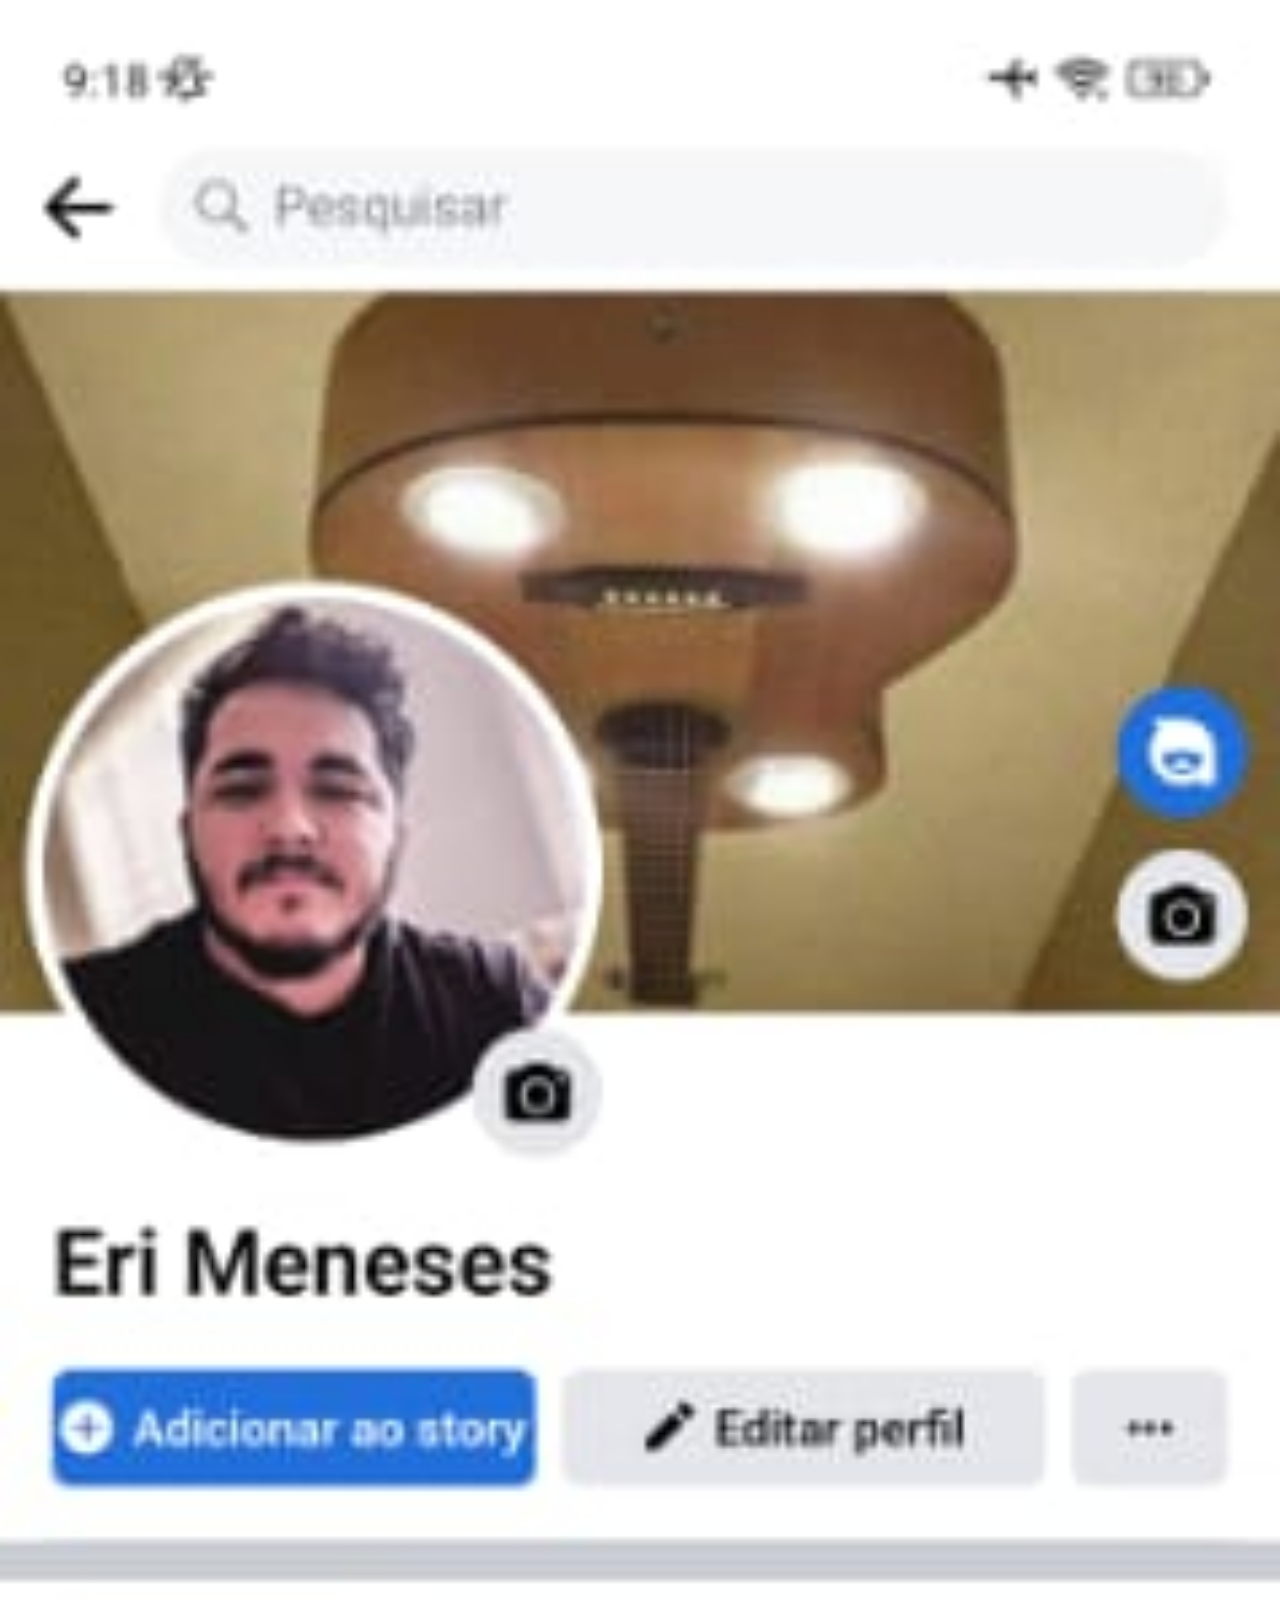
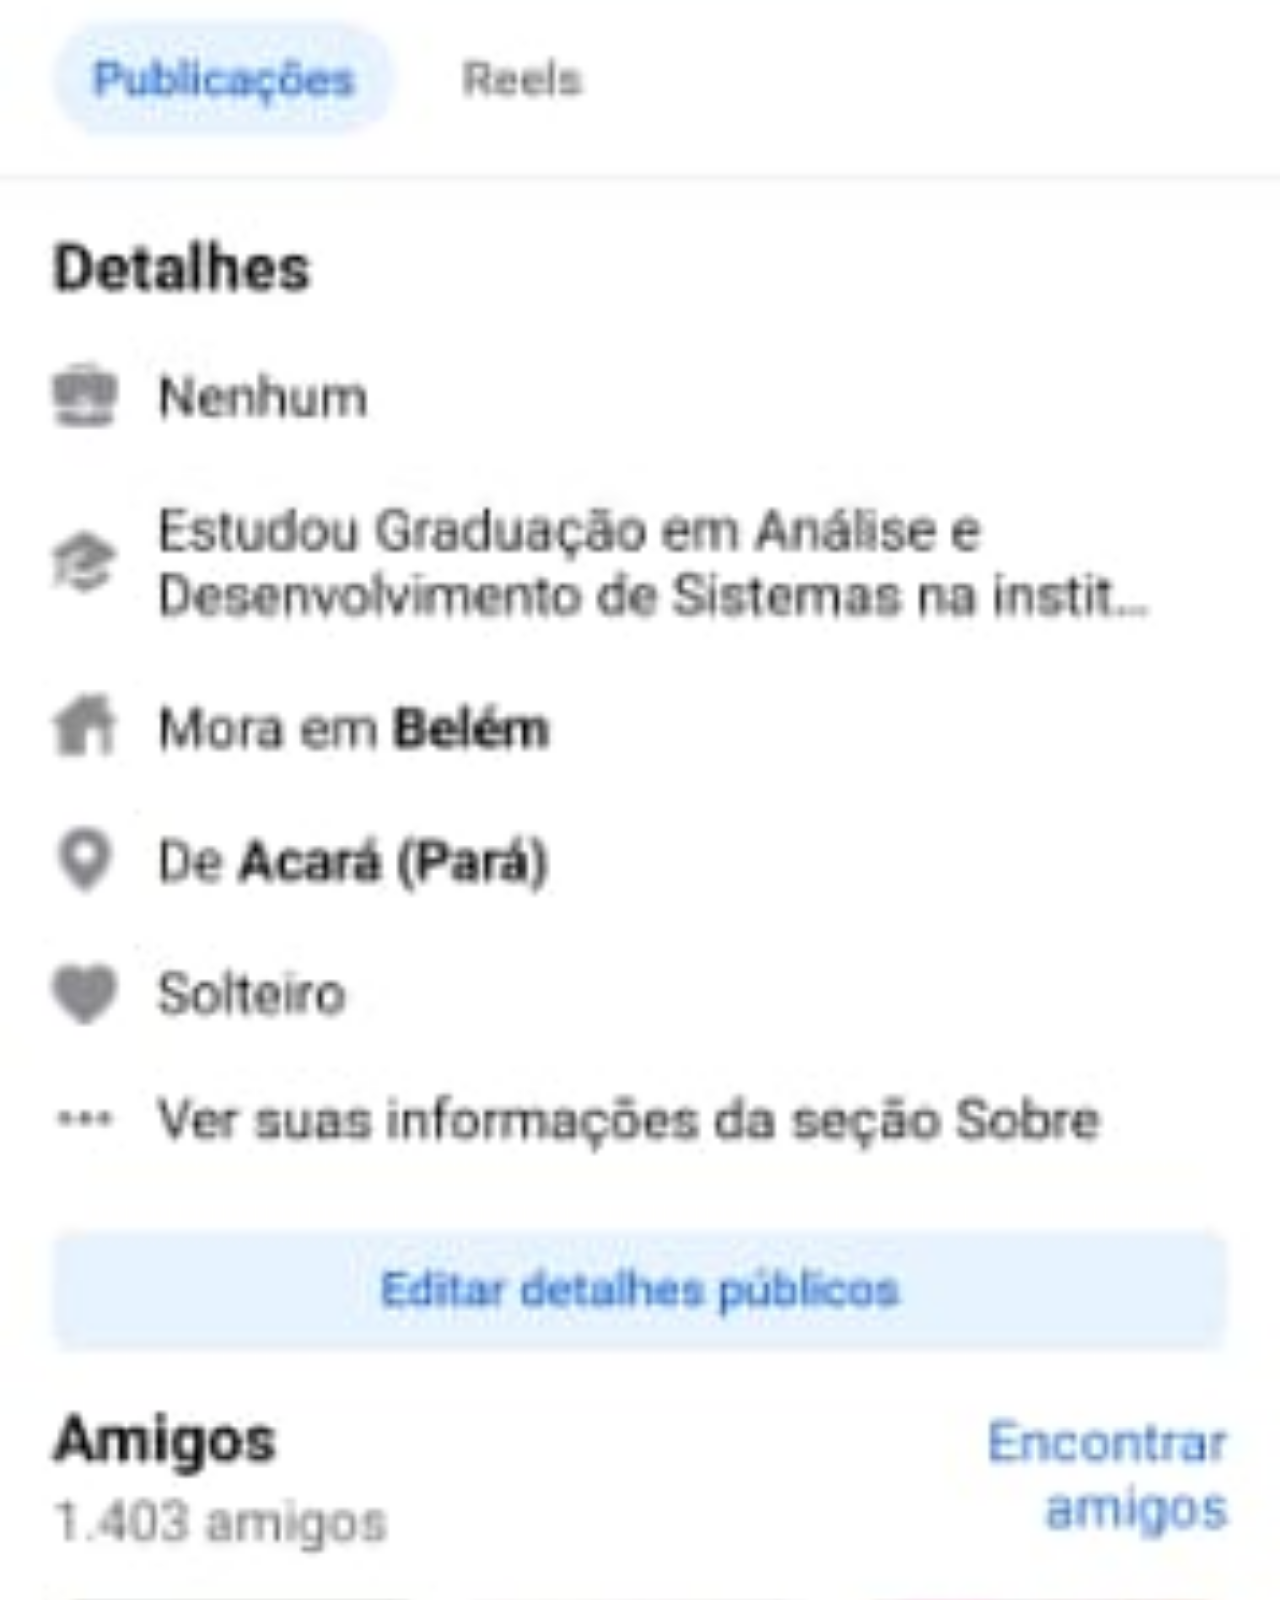
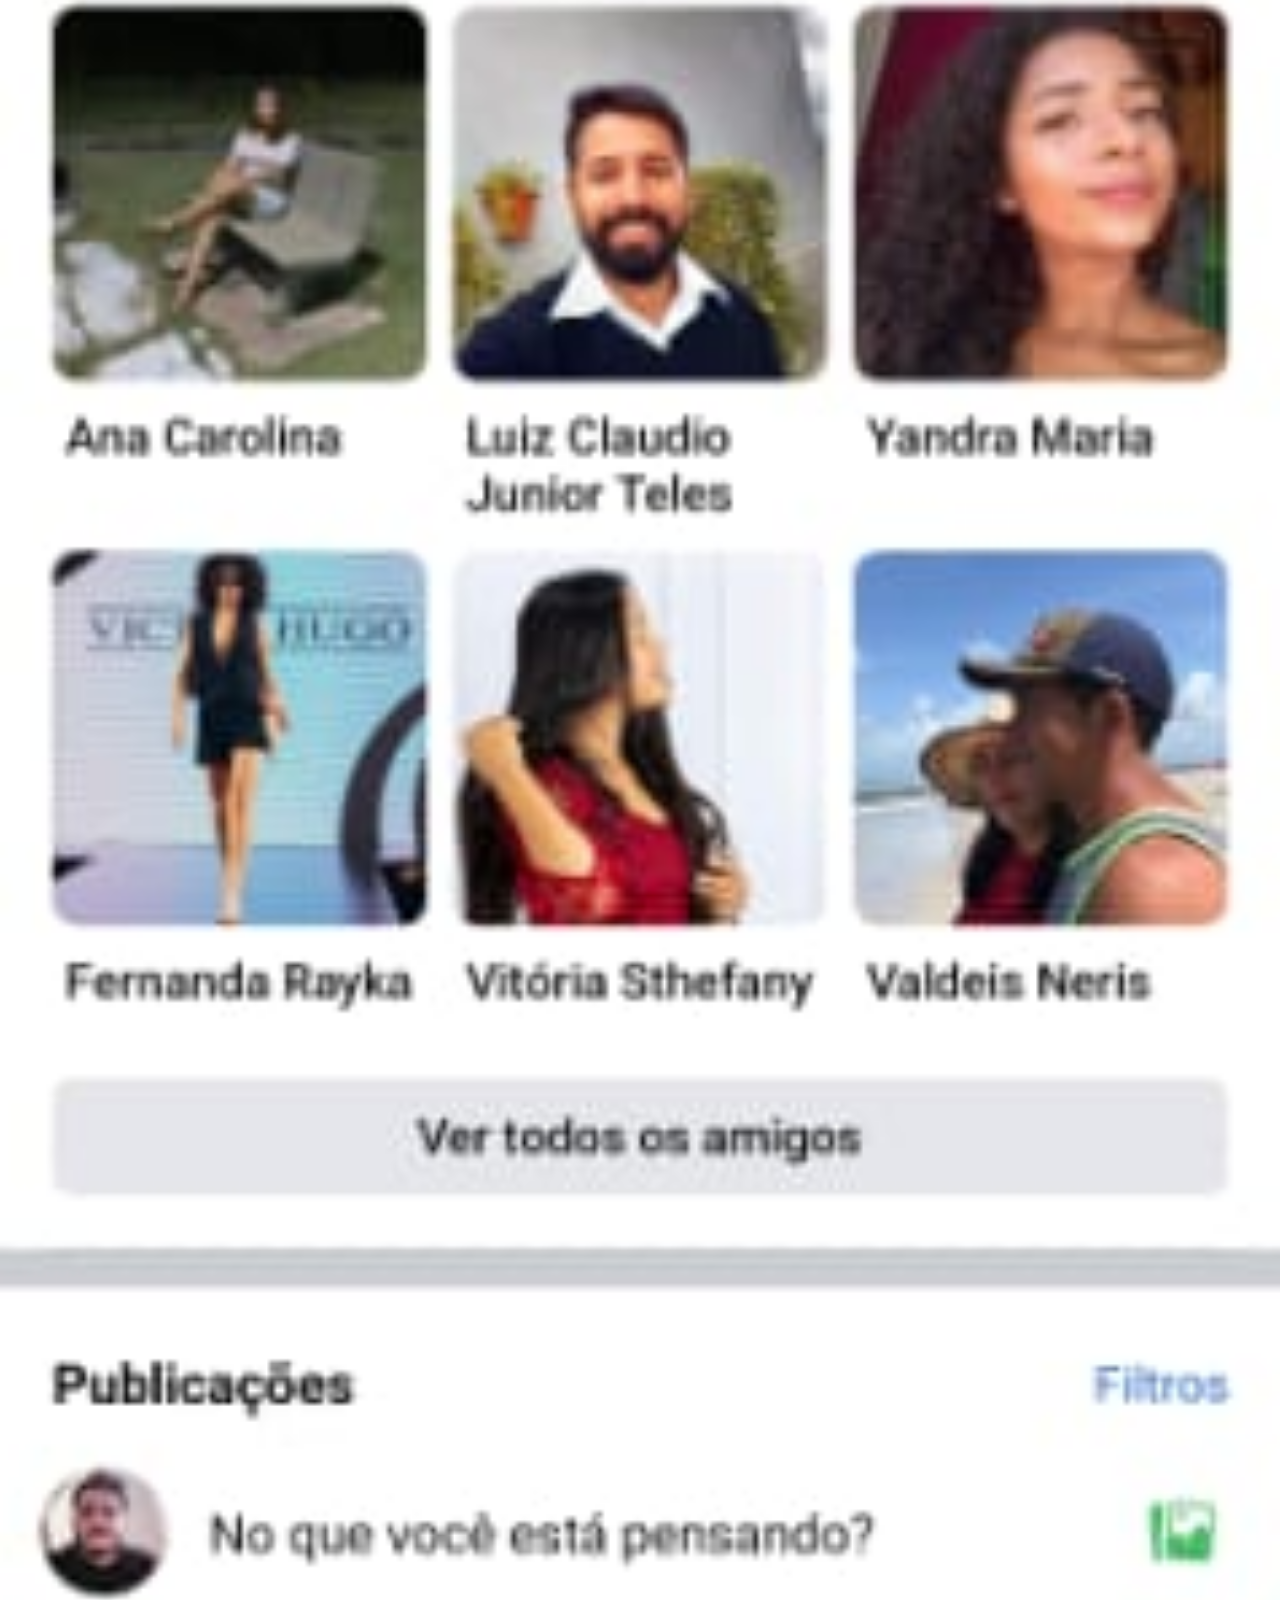
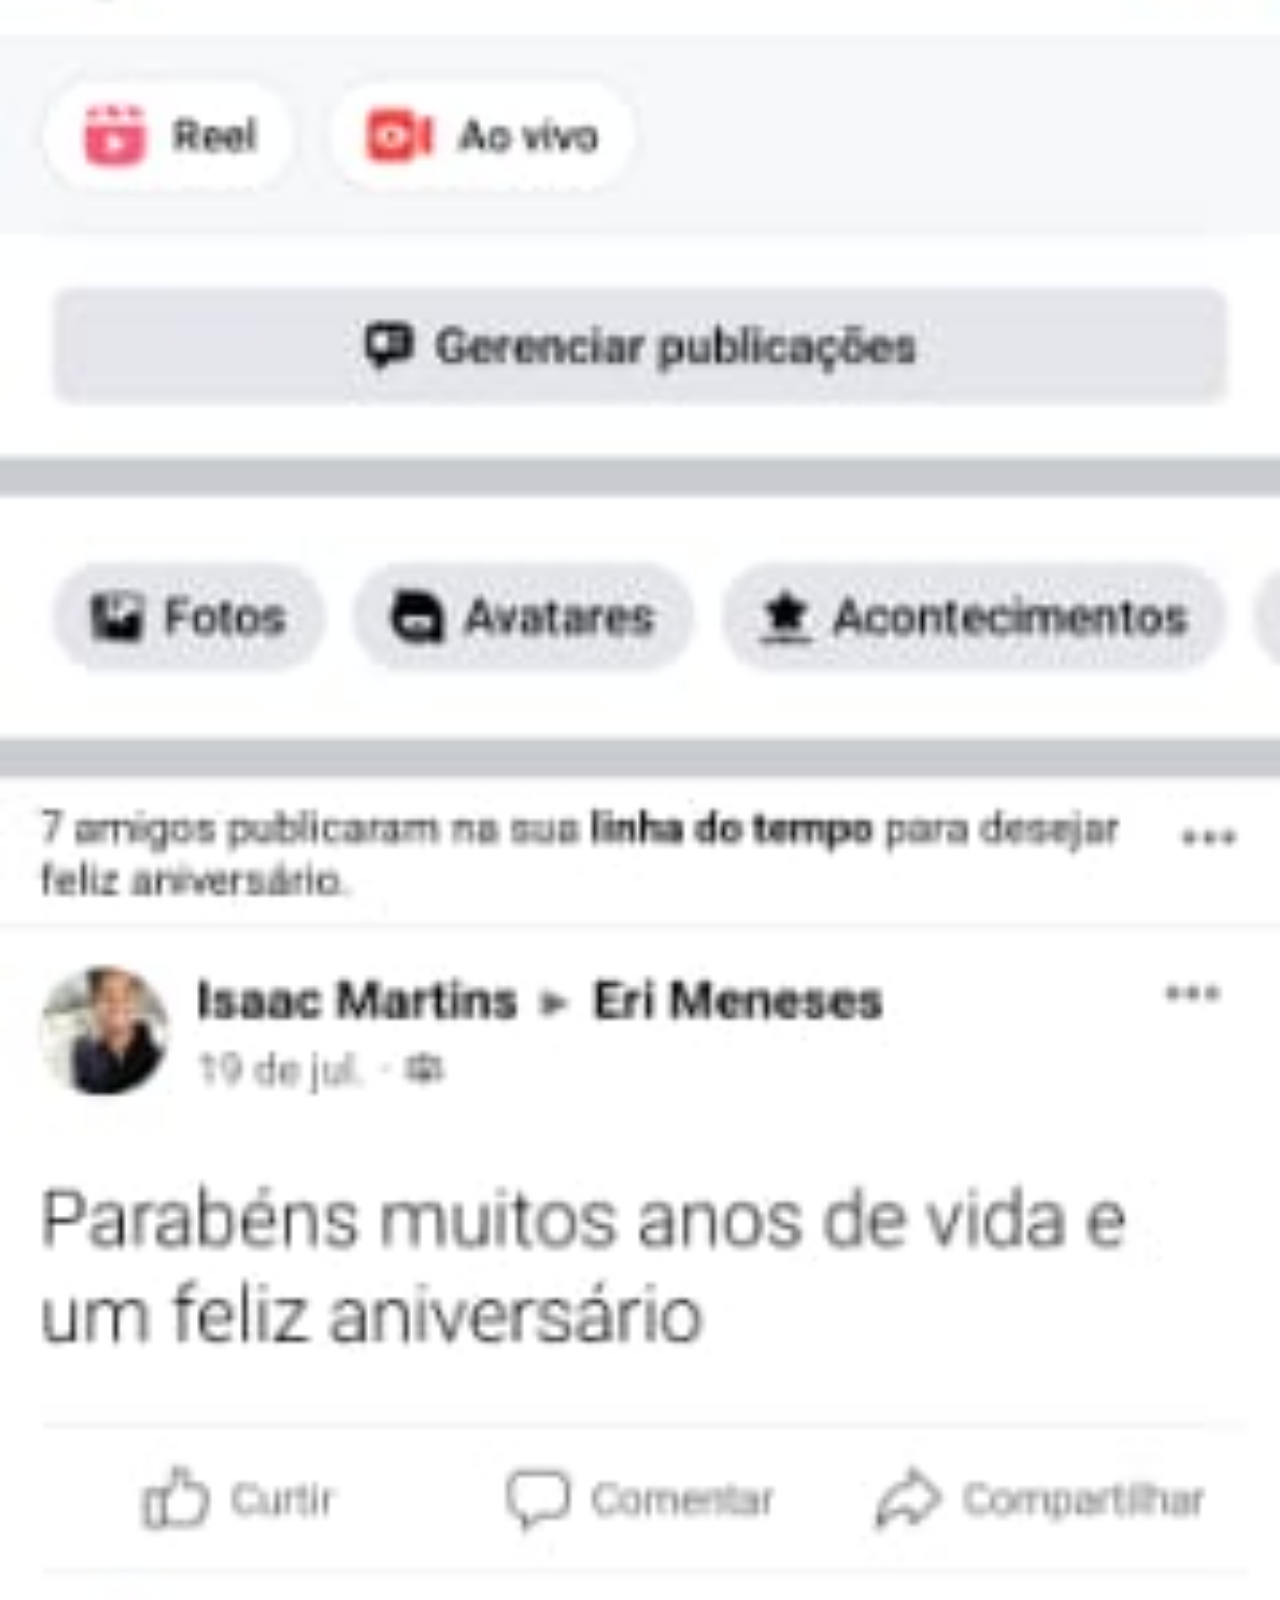
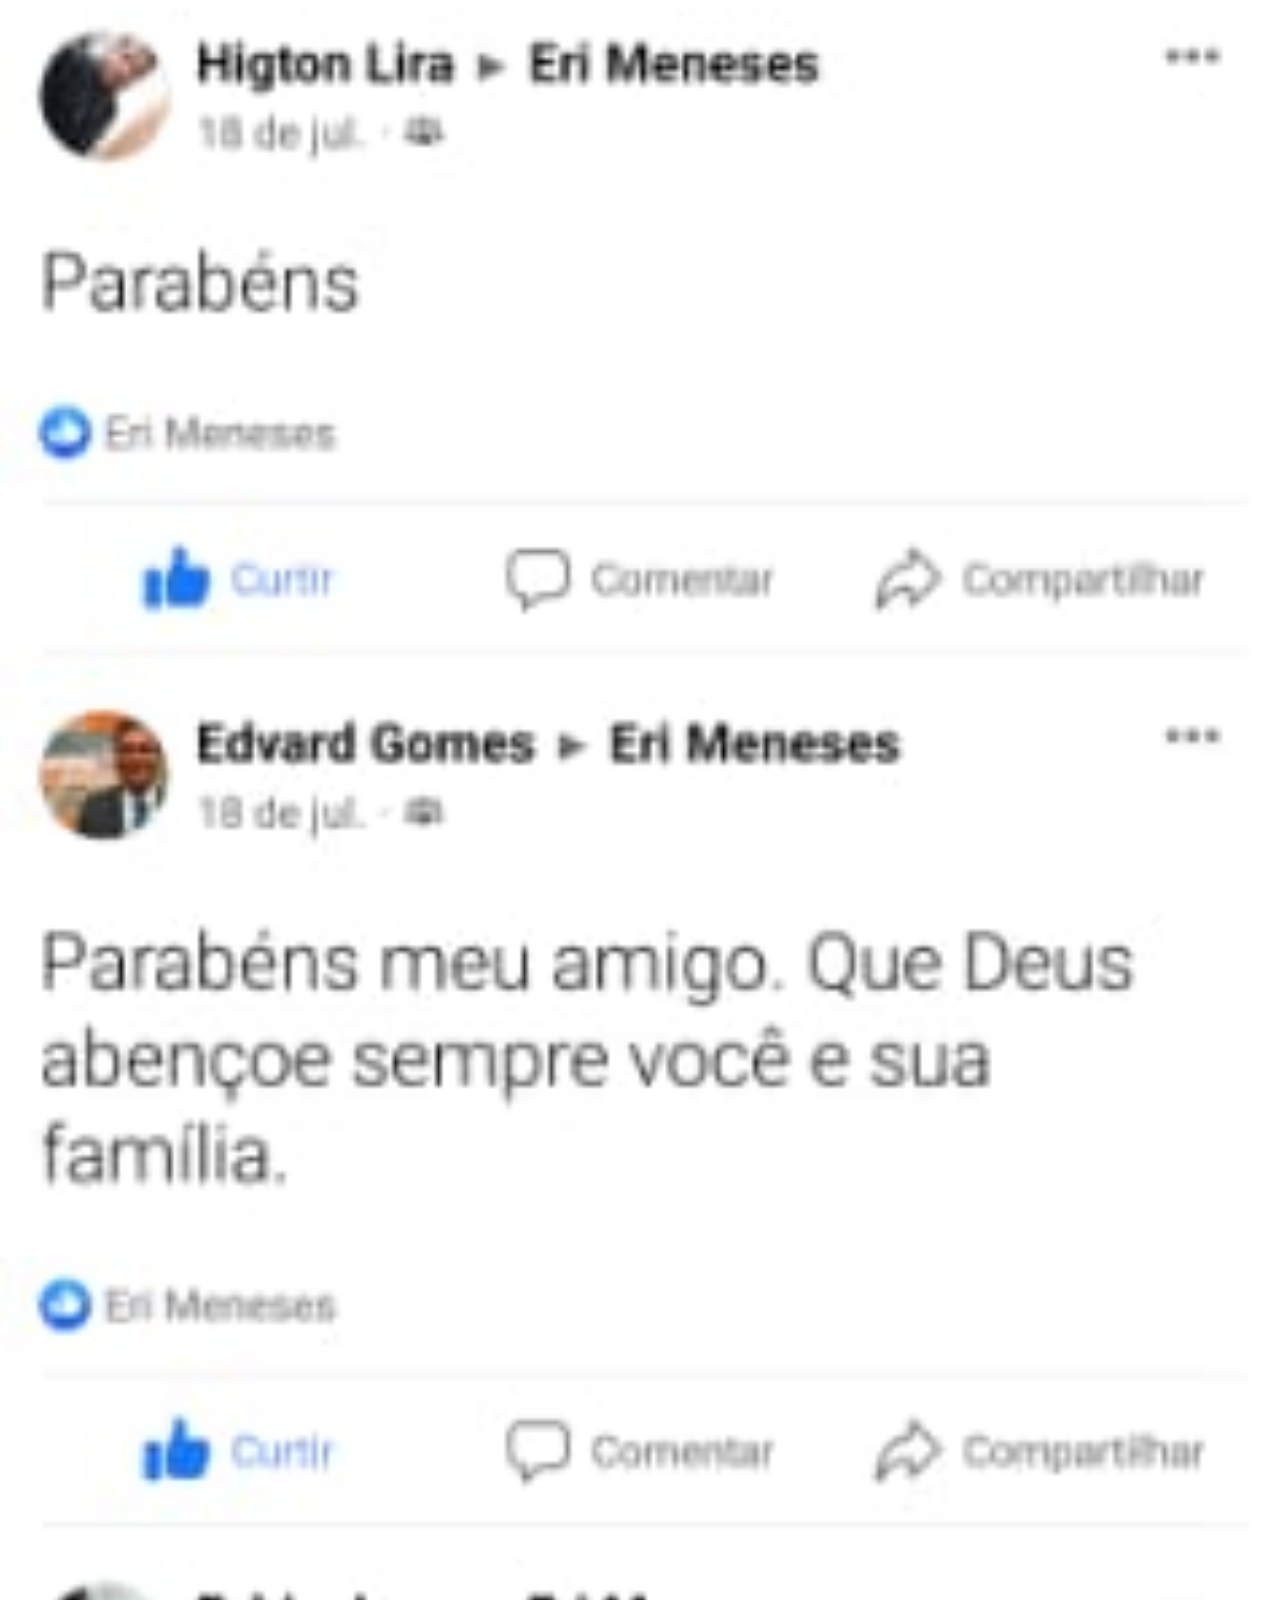
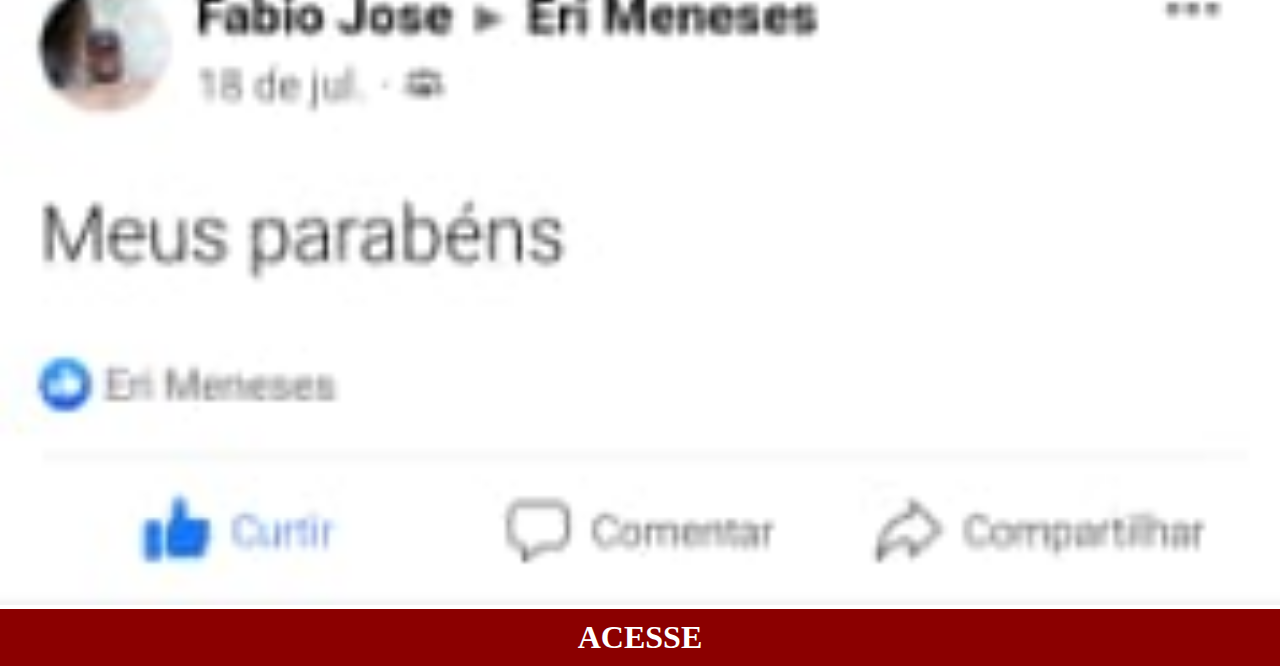
==== facebook.html @ 2dc3e733 "att" ====
<!DOCTYPE html>
<html lang="pt-br">
<head>
    <meta charset="UTF-8">
    <meta http-equiv="X-UA-Compatible" content="IE=edge">
    <meta name="viewport" content="width=device-width, initial-scale=1.0">
    <title>Facebook</title>
    <link rel="stylesheet" href="estilo/style.css">
</head>
<body>
    <img src="pacote-d013/imagens/tela-facebook.jpeg" alt="Facebook">
    <a href="https://www.facebook.com/eri.ferreira.35">ACESSE</a>
</body>
</html>
---- estilo/style.css ----
*{
    margin: 0px;
    padding: 0px;
}



img{
    width: 100vw;
}

a{
    display: block;
    background-color: darkred;
    color: white;
    padding: 10px;
    text-decoration: none;
    text-align: center;
    font-weight: bolder;
    font-size: 2em;
}
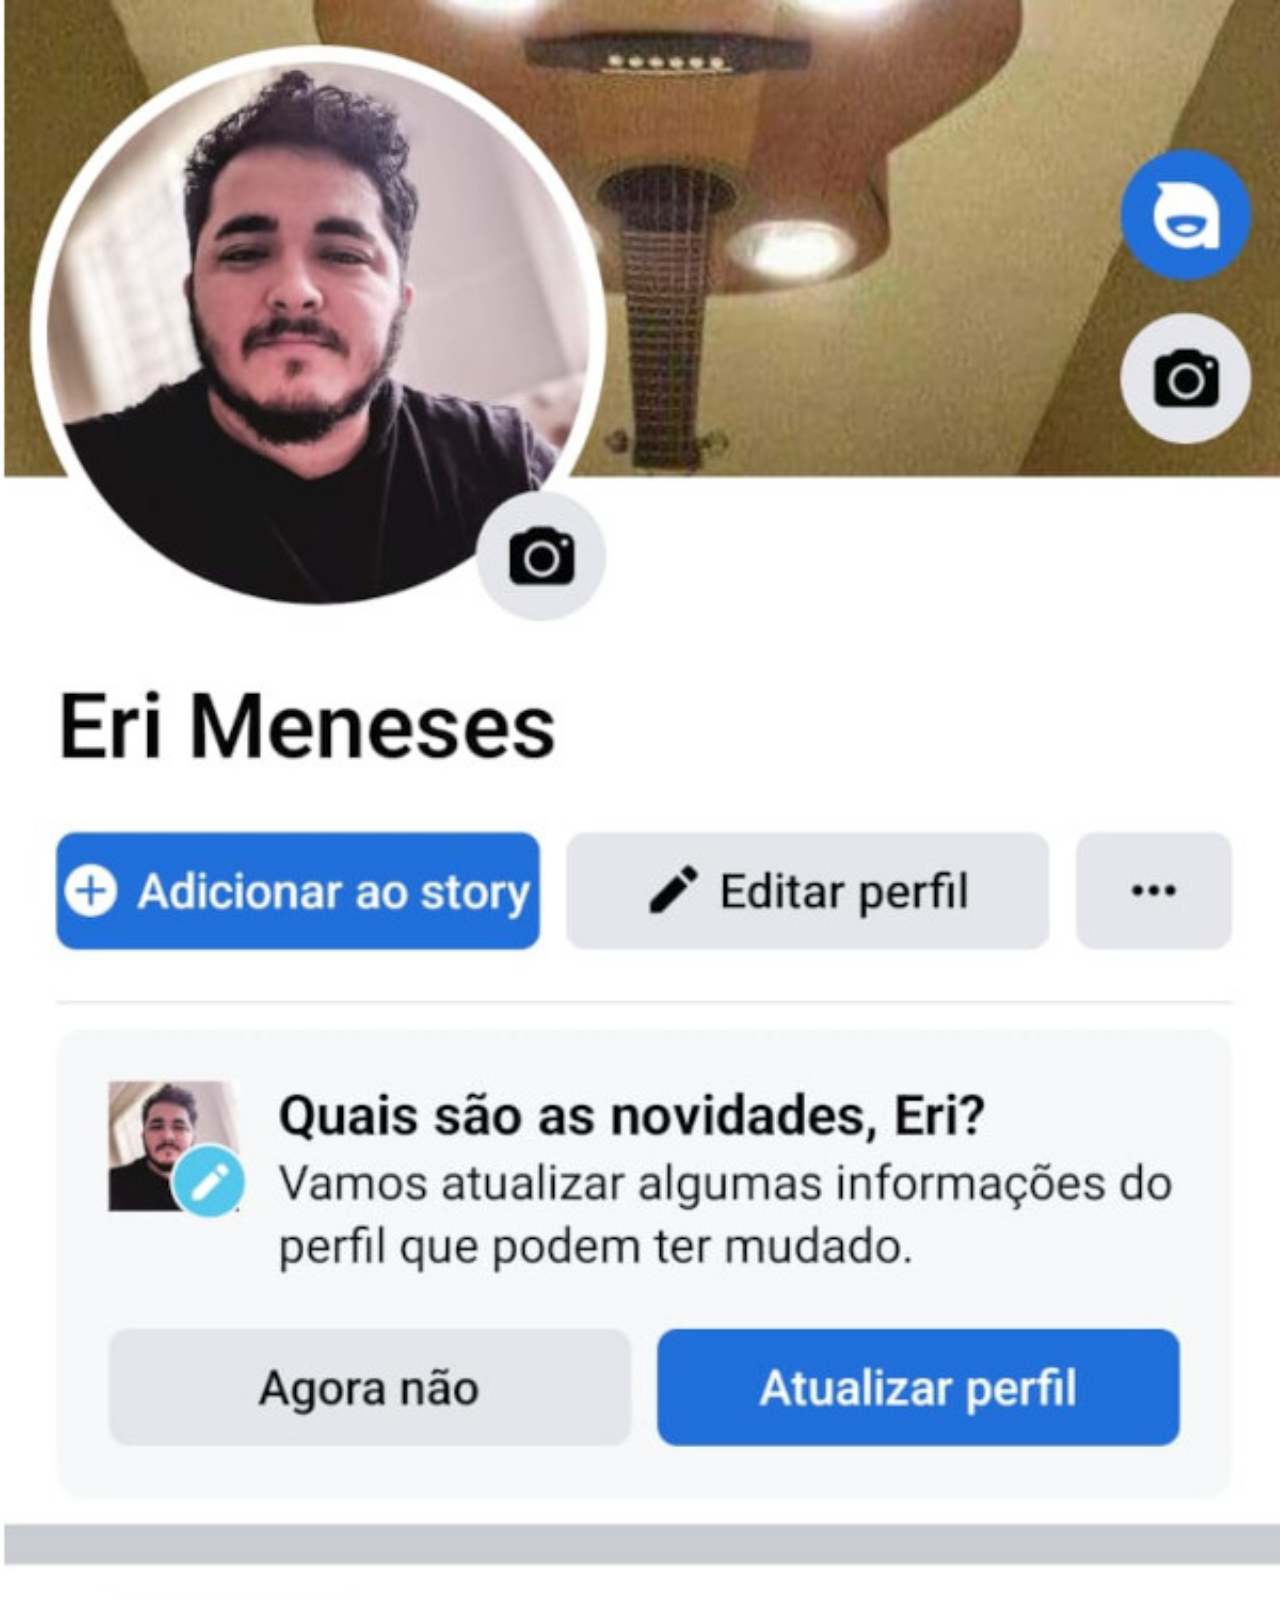
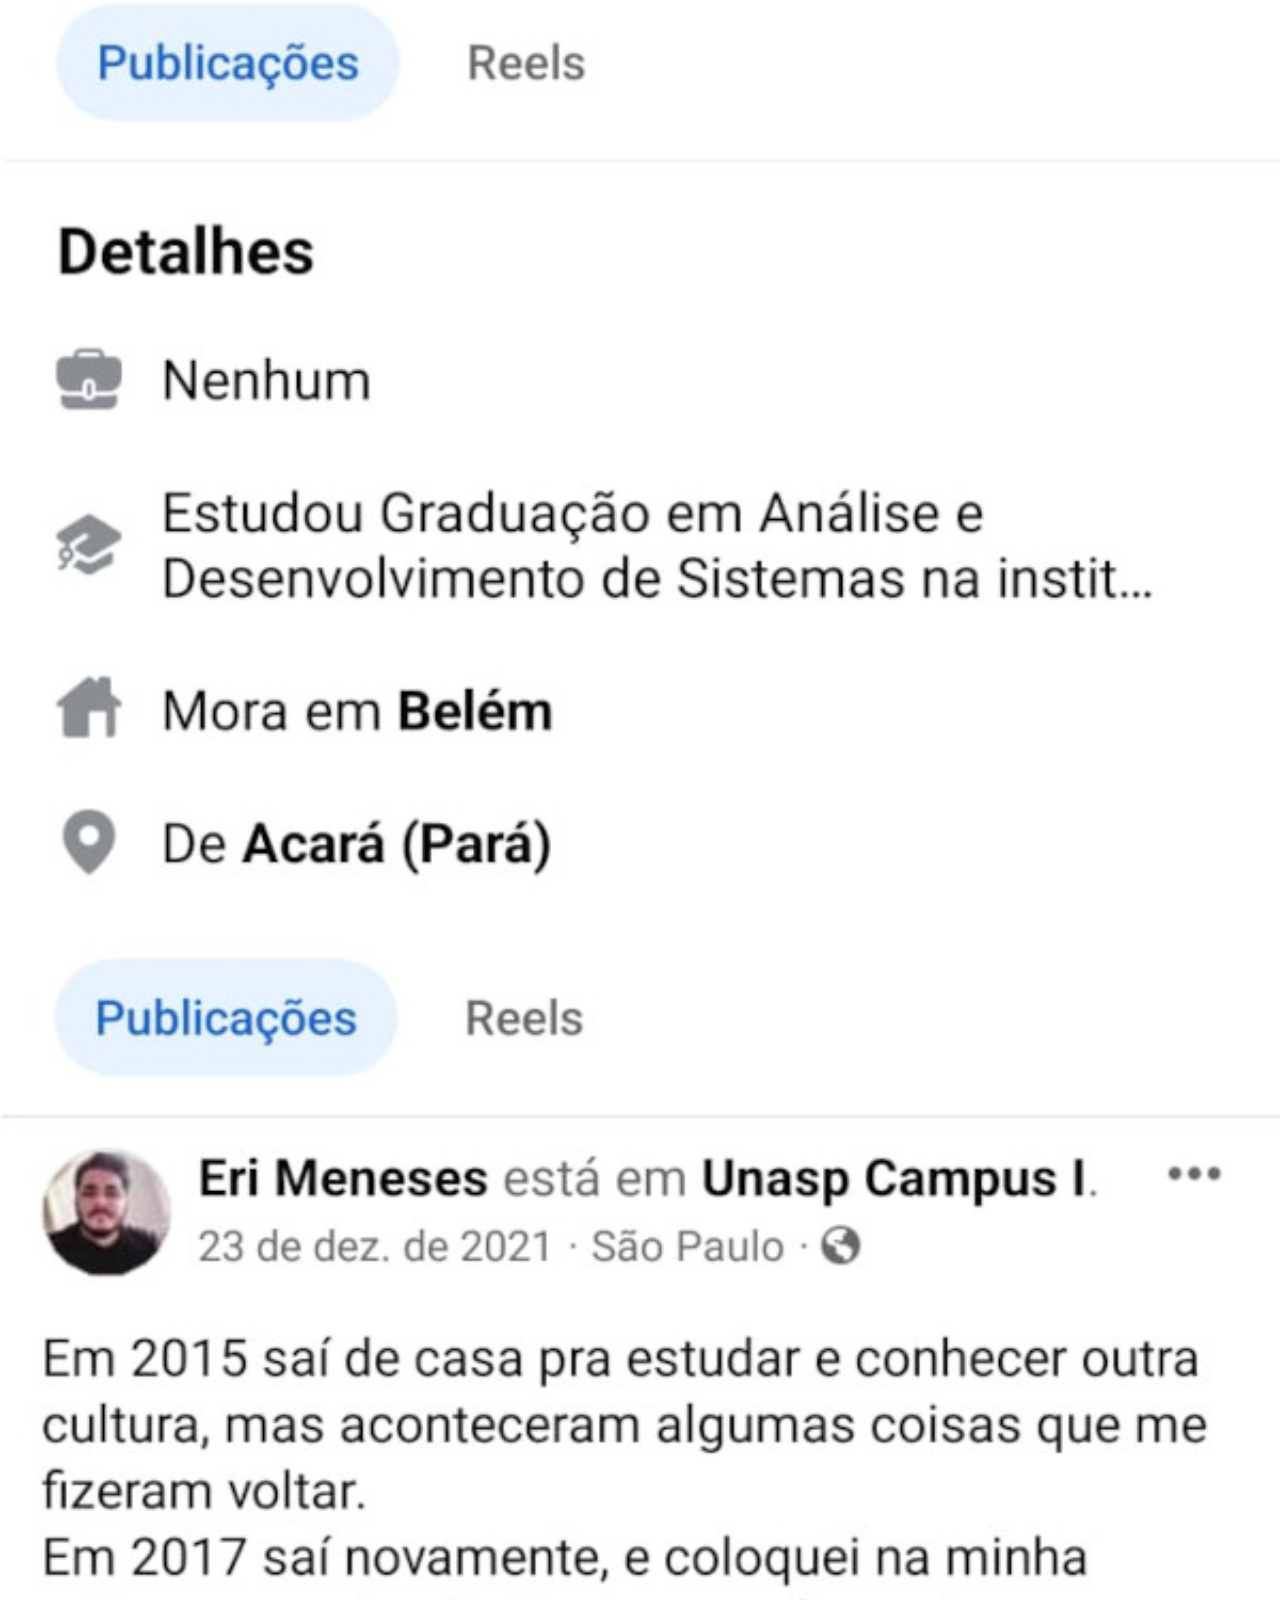
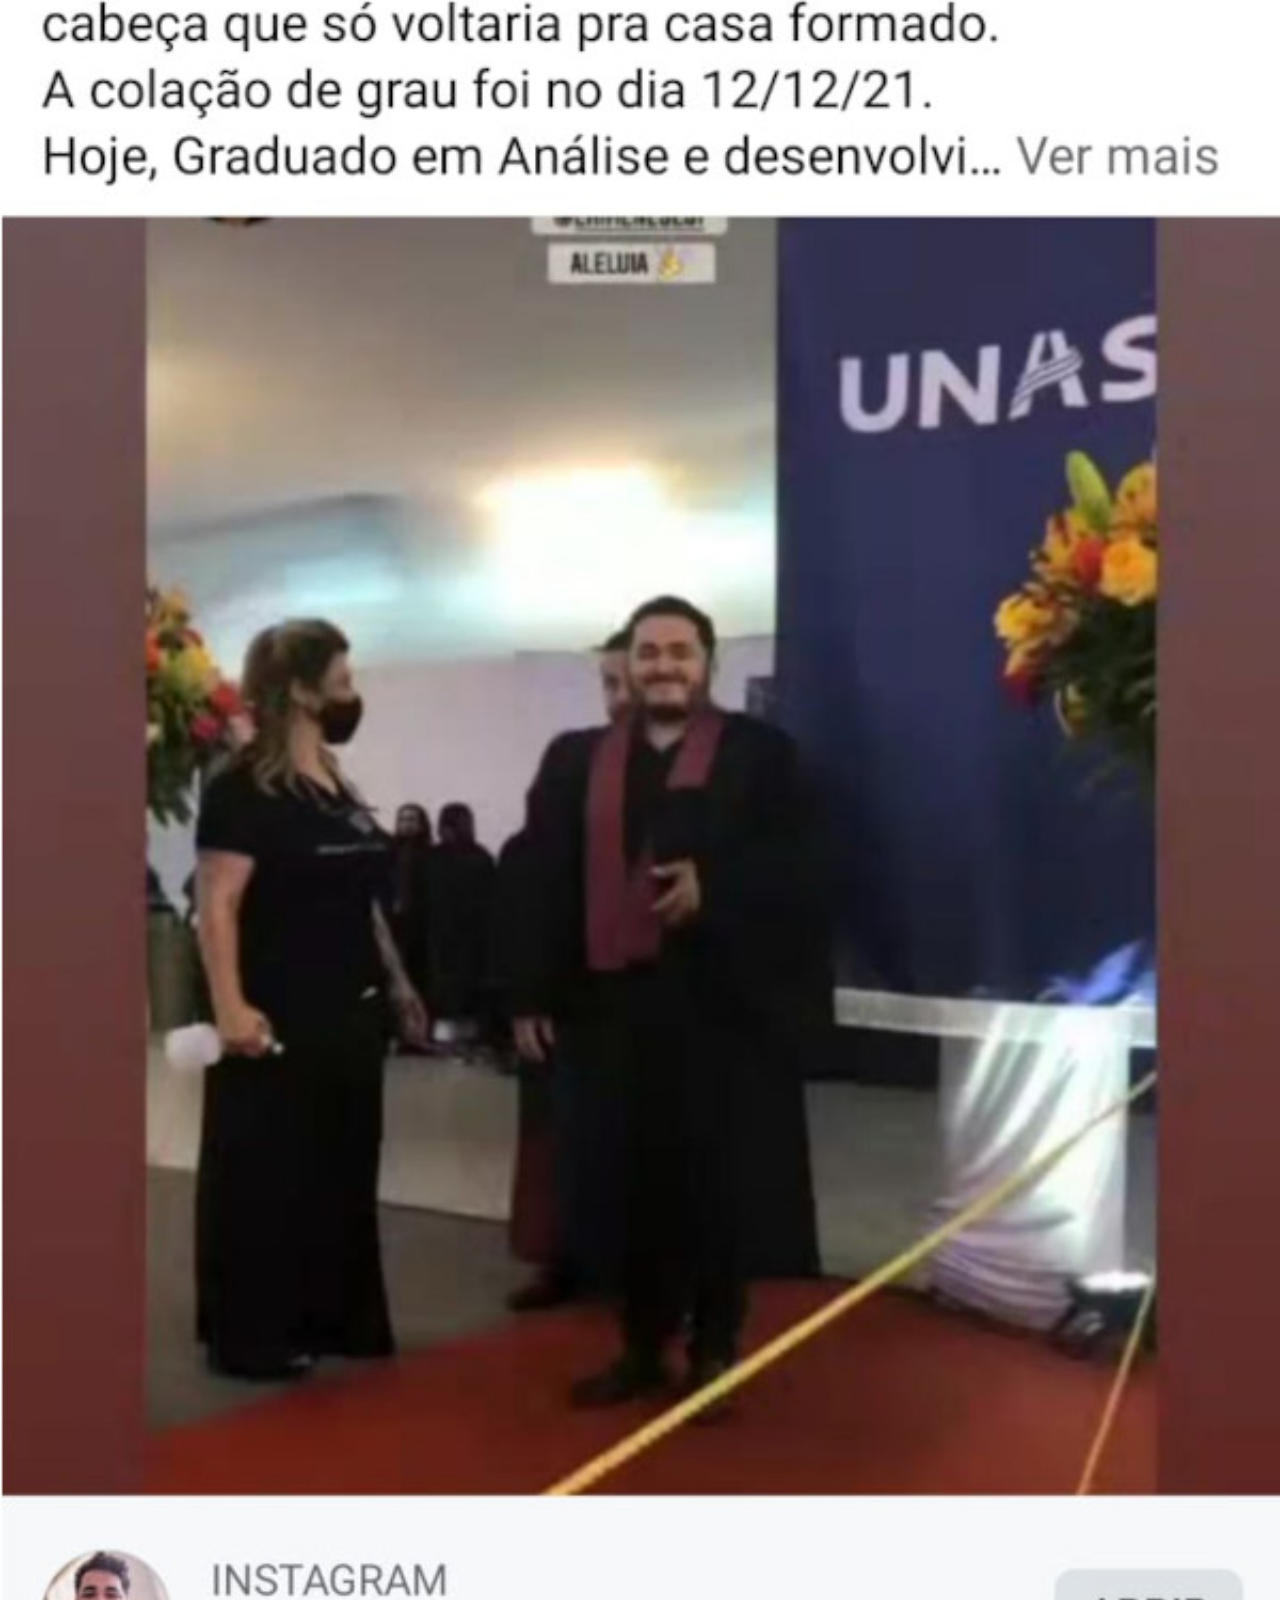
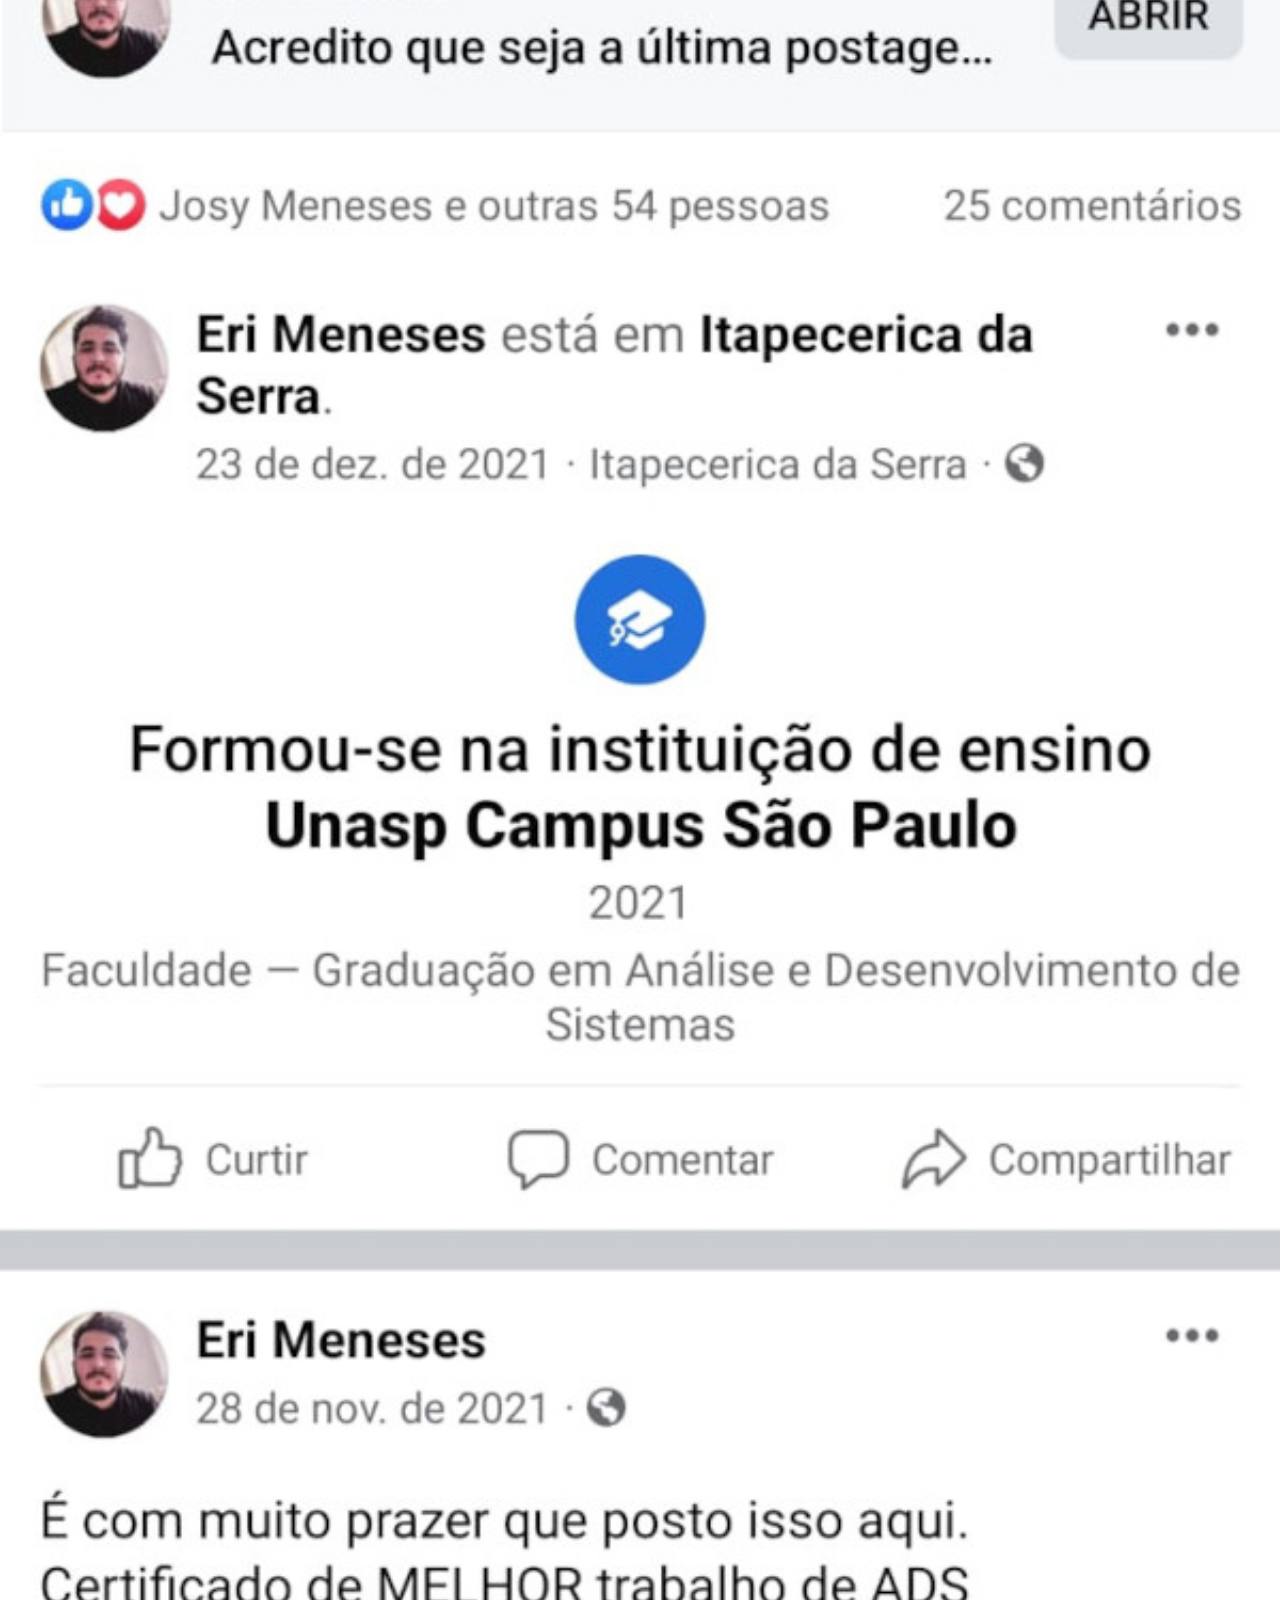
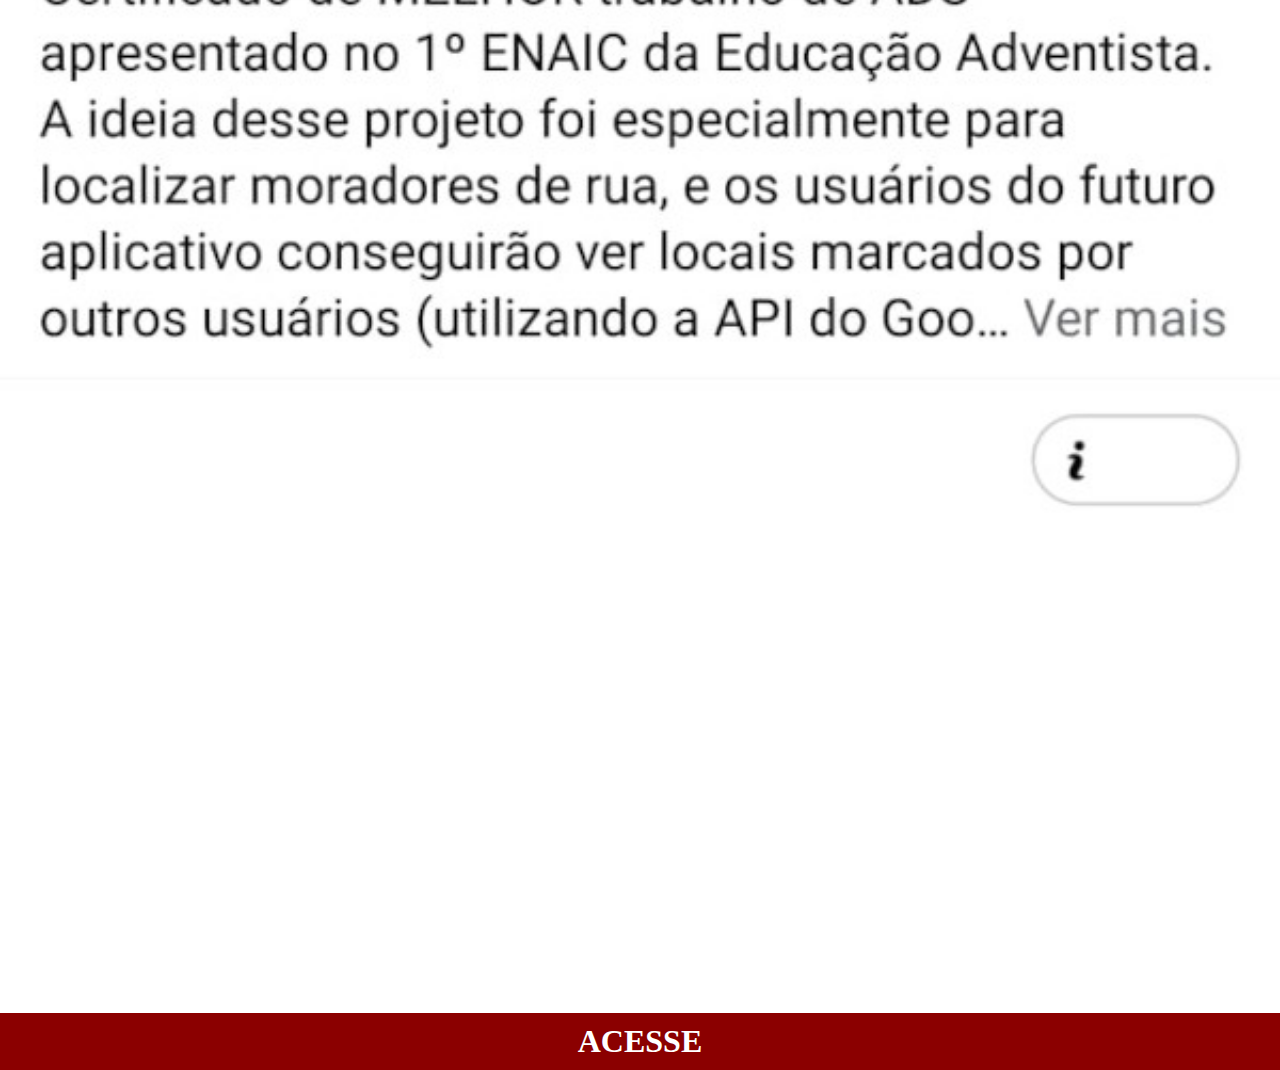
==== commit 6431cfb0: "att" ====
--- a/facebook.html
+++ b/facebook.html
@@ -8,7 +8,7 @@
     <link rel="stylesheet" href="estilo/style.css">
 </head>
 <body>
-    <img src="pacote-d013/imagens/tela-facebook.jpeg" alt="Facebook">
+    <img src="pacote-d013/imagens/facebook.jpeg" alt="Facebook">
     <a href="https://www.facebook.com/eri.ferreira.35">ACESSE</a>
 </body>
 </html>